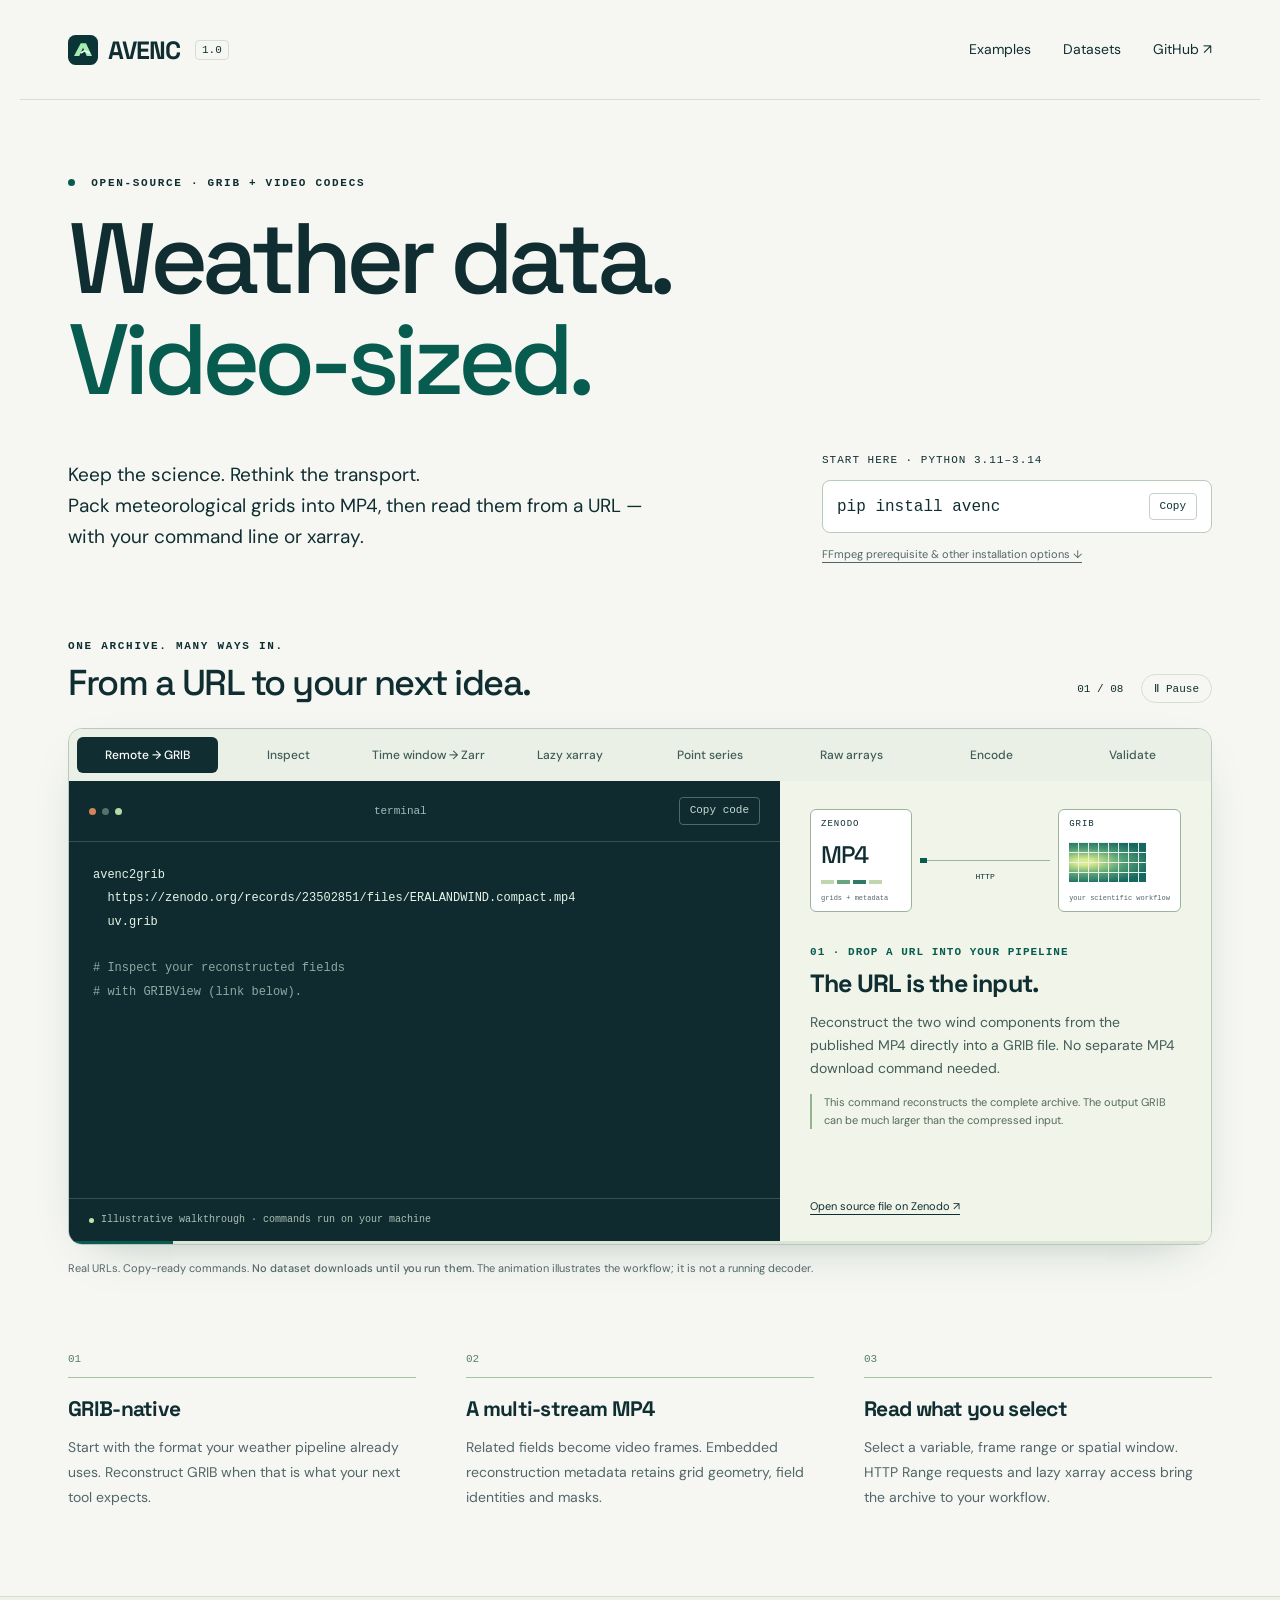
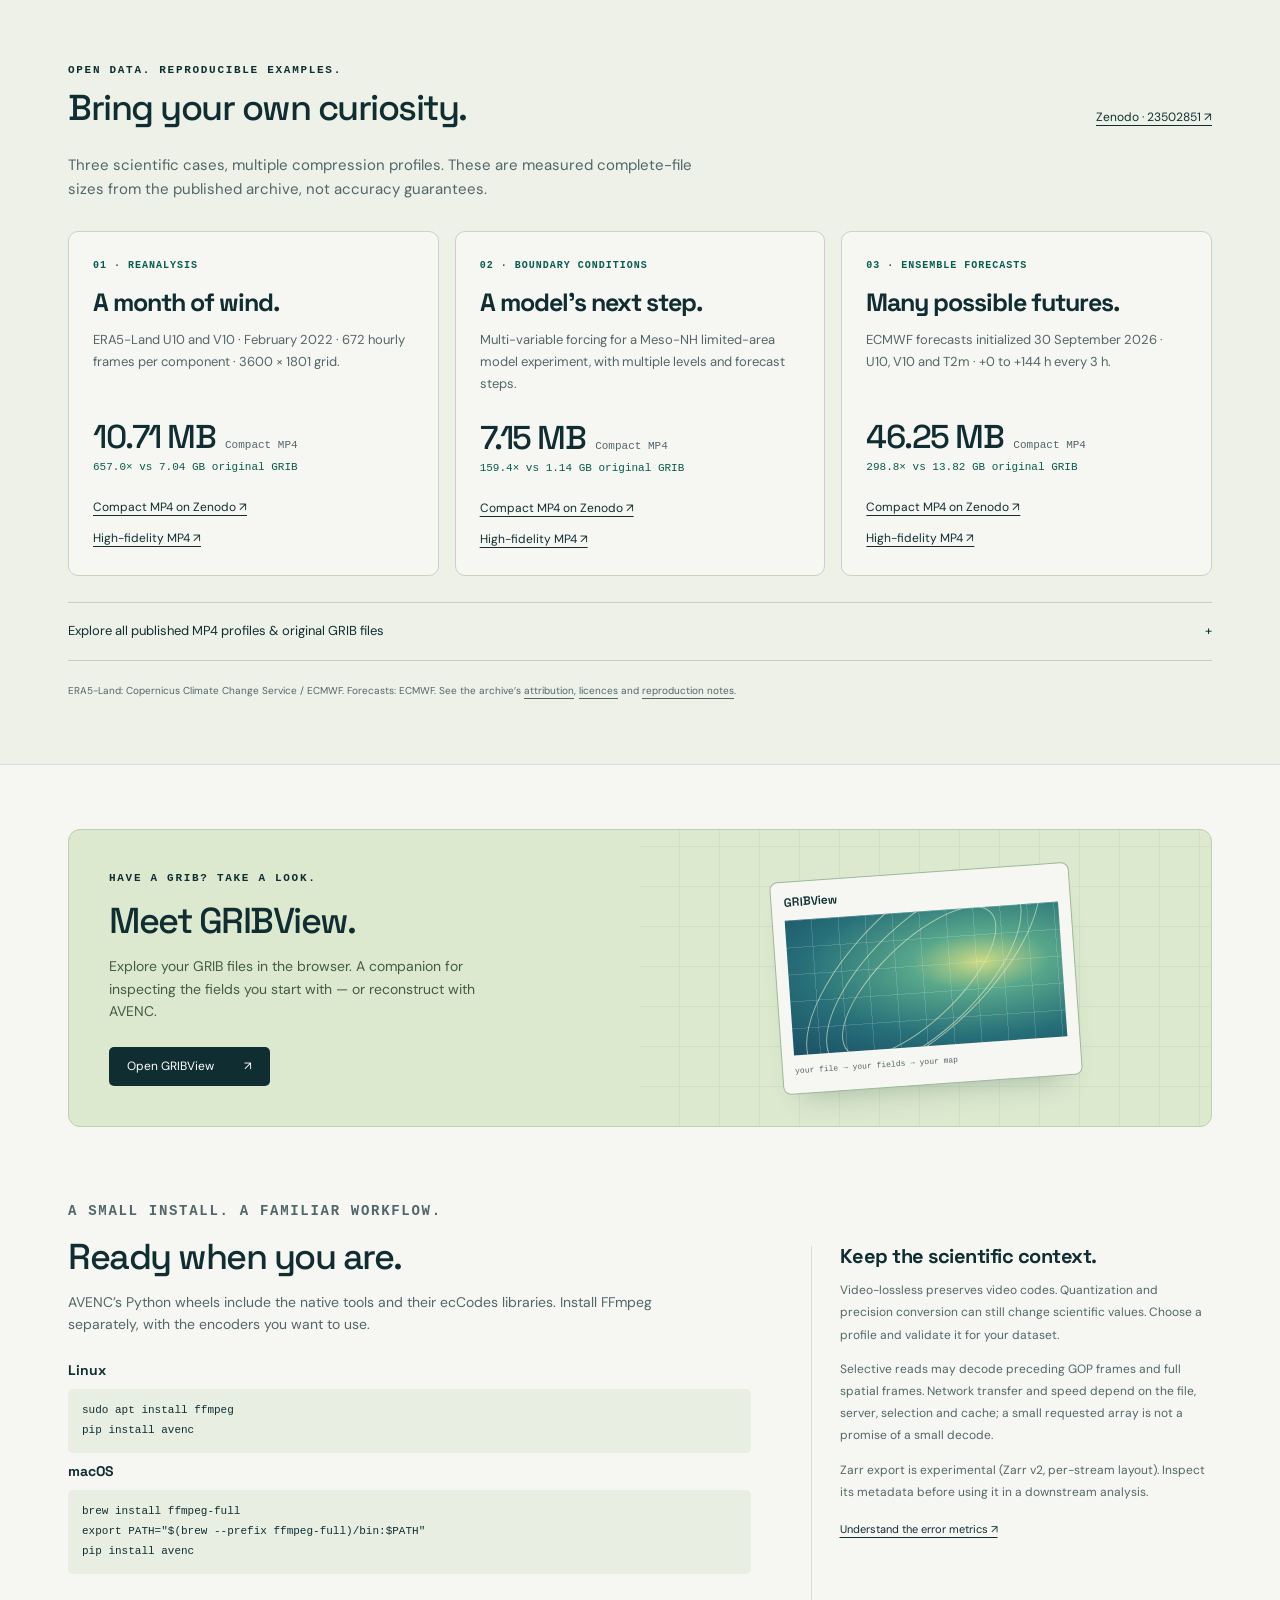
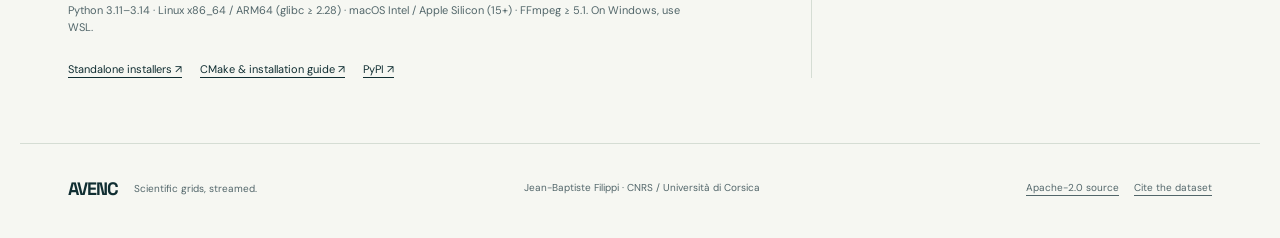
==== site/index.html @ 60bd3e6d "Add GitHub Pages showcase with animated Zenodo CLI and xarray examples" ====
<!doctype html>
<html lang="en">
<head>
<meta charset="utf-8"><meta name="viewport" content="width=device-width, initial-scale=1">
<meta name="description" content="AVENC packs meteorological GRIB grids into MP4. Try remote GRIB decoding, lazy xarray reads, temporal subsets and Zarr export with public Zenodo datasets.">
<meta name="theme-color" content="#f6f7f2">
<meta property="og:title" content="AVENC — Weather data. Video-sized."><meta property="og:description" content="GRIB in. Video streams out. Scientific grids on demand. Copy working Python and command-line examples using open Zenodo datasets.">
<title>AVENC — Weather data. Video-sized.</title>
<link rel="icon" href="assets/mark.svg" type="image/svg+xml"><link rel="stylesheet" href="assets/style.css">
<script type="module" src="assets/app.js"></script>
</head>
<body>
<header class="navigation"><a class="brand" href="#" aria-label="AVENC home"><img src="assets/mark.svg" width="30" height="30" alt="">AVENC<span class="version">1.0</span></a><nav aria-label="Main navigation"><a href="#examples">Examples</a><a href="#datasets">Datasets</a><a href="https://github.com/filippi/avenc">GitHub <span aria-hidden="true">↗</span></a></nav></header>
<main>
<section class="hero wrap">
<div class="eyebrow"><span class="status-dot"></span> OPEN-SOURCE · GRIB + VIDEO CODECS</div>
<h1>Weather data.<br><span>Video-sized.</span></h1>
<div class="hero-bottom"><p class="intro">Keep the science. Rethink the transport.<br>Pack meteorological grids into MP4, then read them from a URL — with your command line or xarray.</p><div class="install"><span class="label">START HERE · PYTHON 3.11–3.14</span><div class="install-command"><code>pip install avenc</code><button class="copy" data-copy="pip install avenc" aria-label="Copy pip install command">Copy</button></div><a href="#installation">FFmpeg prerequisite &amp; other installation options <span aria-hidden="true">↓</span></a></div></div>
</section>
<section class="showcase wrap" id="examples" aria-labelledby="examples-title">
<div class="section-heading"><div><p class="eyebrow">ONE ARCHIVE. MANY WAYS IN.</p><h2 id="examples-title">From a URL to your next idea.</h2></div><div class="playback"><span id="step-counter">01 / 08</span><button id="play-toggle" aria-label="Pause walkthrough">Ⅱ Pause</button></div></div>
<div class="demo-shell">
<div class="scenario-tabs" role="tablist" aria-label="Example workflows" id="scenario-tabs"></div>
<div class="demo-body" id="demo-panel" role="tabpanel" aria-labelledby="tab-0"><div class="code-side"><div class="editor-header"><span><i></i><i></i><i></i></span><span id="file-label">terminal</span><button id="copy-example" class="copy">Copy code</button></div><div class="code-viewport"><pre tabindex="0" aria-label="Example code"><code id="example-code"></code></pre></div><div class="editor-footer"><span class="live-dot"></span> Illustrative walkthrough · commands run on your machine</div></div>
<div class="story-side"><div class="workflow-art" aria-hidden="true"><div class="archive-node"><span>ZENODO</span><strong>MP4</strong><div class="stream-lines"><i></i><i></i><i></i><i></i></div><small>grids + metadata</small></div><div class="transfer"><i></i><i></i><i></i><span id="transfer-label">HTTP</span></div><div class="output-node"><span id="output-type">GRIB</span><div class="grid-art"></div><small id="output-label">your scientific workflow</small></div></div><p class="eyebrow" id="example-kicker"></p><h3 id="example-title"></h3><p id="example-description"></p><div class="example-note" id="example-note"></div><a id="example-source" href="https://zenodo.org/records/23502851/files/ERALANDWIND.compact.mp4">Open source file on Zenodo ↗</a></div></div>
<div class="demo-progress"><span id="demo-progress"></span></div>
</div>
<p class="under-demo">Real URLs. Copy-ready commands. <strong>No dataset downloads until you run them.</strong> The animation illustrates the workflow; it is not a running decoder.</p>
<noscript><p>Enable JavaScript for the interactive examples, or use the <a href="https://github.com/filippi/avenc/blob/main/site/EXAMPLES.md">complete examples in Markdown</a>.</p></noscript>
</section>
<section class="principles wrap" aria-label="How it works"><article><span class="number">01</span><h3>GRIB-native</h3><p>Start with the format your weather pipeline already uses. Reconstruct GRIB when that is what your next tool expects.</p></article><article><span class="number">02</span><h3>A multi-stream MP4</h3><p>Related fields become video frames. Embedded reconstruction metadata retains grid geometry, field identities and masks.</p></article><article><span class="number">03</span><h3>Read what you select</h3><p>Select a variable, frame range or spatial window. HTTP Range requests and lazy xarray access bring the archive to your workflow.</p></article></section>
<section class="datasets-section" id="datasets"><div class="wrap"><div class="section-heading"><div><p class="eyebrow">OPEN DATA. REPRODUCIBLE EXAMPLES.</p><h2>Bring your own curiosity.</h2></div><a class="text-link" href="https://doi.org/10.5281/zenodo.23502851">Zenodo · 23502851 ↗</a></div><p class="section-intro">Three scientific cases, multiple compression profiles. These are measured complete-file sizes from the published archive, not accuracy guarantees.</p><div id="dataset-cards" class="dataset-cards"></div><details class="catalog"><summary>Explore all published MP4 profiles &amp; original GRIB files <span>+</span></summary><div class="table-scroll"><table><caption>Zenodo record 23502851 · file inventory checked 20 October 2026 · decimal MB/GB</caption><thead><tr><th scope="col">File</th><th scope="col">Size</th><th scope="col">Format</th></tr></thead><tbody id="dataset-files"></tbody></table></div></details><p class="attribution">ERA5-Land: Copernicus Climate Change Service / ECMWF. Forecasts: ECMWF. See the archive’s <a href="https://zenodo.org/records/23502851/files/ATTRIBUTION.md">attribution</a>, <a href="https://zenodo.org/records/23502851/files/LICENSE.md">licences</a> and <a href="https://zenodo.org/records/23502851/files/REPRODUCIBILITY.md">reproduction notes</a>.</p></div></section>
<section class="tools wrap"><div class="viewer-card"><div><p class="eyebrow">HAVE A GRIB? TAKE A LOOK.</p><h2>Meet GRIBView.</h2><p>Explore your GRIB files in the browser. A companion for inspecting the fields you start with — or reconstruct with AVENC.</p><a class="button-dark" href="https://filippi.github.io/gribview/">Open GRIBView <span aria-hidden="true">↗</span></a></div><div class="viewer-art" aria-hidden="true"><div class="viewer-window"><span>GRIBView</span><div class="map-grid"><i></i><i></i><i></i></div><small>your file → your fields → your map</small></div></div></div></section>
<section class="wrap practical" id="installation"><div><p class="eyebrow">A SMALL INSTALL. A FAMILIAR WORKFLOW.</p><h2>Ready when you are.</h2><p>AVENC’s Python wheels include the native tools and their ecCodes libraries. Install FFmpeg separately, with the encoders you want to use.</p><div class="install-options"><article><h3>Linux</h3><pre><code>sudo apt install ffmpeg
pip install avenc</code></pre></article><article><h3>macOS</h3><pre><code>brew install ffmpeg-full
export PATH="$(brew --prefix ffmpeg-full)/bin:$PATH"
pip install avenc</code></pre></article></div><p class="small">Python 3.11–3.14 · Linux x86_64 / ARM64 (glibc ≥ 2.28) · macOS Intel / Apple Silicon (15+) · FFmpeg ≥ 5.1. On Windows, use WSL.</p><div class="link-row"><a href="https://github.com/filippi/avenc/releases/latest">Standalone installers ↗</a><a href="https://github.com/filippi/avenc/blob/main/docs/INSTALL.md">CMake &amp; installation guide ↗</a><a href="https://pypi.org/project/avenc/">PyPI ↗</a></div></div><aside class="read-fine"><h3>Keep the scientific context.</h3><p>Video-lossless preserves video codes. Quantization and precision conversion can still change scientific values. Choose a profile and validate it for your dataset.</p><p>Selective reads may decode preceding GOP frames and full spatial frames. Network transfer and speed depend on the file, server, selection and cache; a small requested array is not a promise of a small decode.</p><p>Zarr export is experimental (Zarr v2, per-stream layout). Inspect its metadata before using it in a downstream analysis.</p><a href="https://github.com/filippi/avenc/blob/main/avenc-compare.md">Understand the error metrics ↗</a></aside></section>
</main>
<footer class="wrap"><a class="brand" href="#">AVENC<span class="footer-tag">Scientific grids, streamed.</span></a><p>Jean-Baptiste Filippi · CNRS / Università di Corsica</p><div><a href="https://github.com/filippi/avenc">Apache-2.0 source</a><a href="https://doi.org/10.5281/zenodo.23502851">Cite the dataset</a></div></footer>
<div role="status" aria-live="polite" class="toast" id="toast"></div>
</body></html>
---- site/assets/style.css ----
@import url('https://fonts.googleapis.com/css2?family=DM+Sans:wght@400;450;500;550;600;650;700&family=Space+Grotesk:wght@400;500;600;700&display=swap');
:root{--paper:#f6f7f2;--ink:#102e32;--muted:#52666a;--line:#d5ddd4;--green:#c7edbc;--accent:#075c4f;--orange:#bd542f;--mono:ui-monospace,SFMono-Regular,Consolas,monospace}*{box-sizing:border-box}html{scroll-behavior:smooth;scroll-padding-top:30px}body{margin:0;background:var(--paper);color:var(--ink);font:16px/1.6 'DM Sans',system-ui,sans-serif}a{color:inherit;text-underline-offset:4px}button,a{-webkit-tap-highlight-color:transparent}button{font:inherit;cursor:pointer}button:focus-visible,a:focus-visible,summary:focus-visible,pre:focus-visible{outline:3px solid #d16a36;outline-offset:5px}button:disabled{cursor:default}.wrap,.navigation{max-width:1240px;margin:0 auto;padding-left:48px;padding-right:48px}.navigation{height:100px;display:flex;align-items:center;justify-content:space-between;border-bottom:1px solid var(--line)}.brand{display:flex;align-items:center;gap:10px;font:700 25px 'Space Grotesk',sans-serif;letter-spacing:-1px;text-decoration:none}.version{font:500 11px var(--mono);padding:3px 6px;border:1px solid var(--line);border-radius:4px;letter-spacing:0;margin-left:5px}nav{display:flex;gap:32px}nav a{font-size:14px;text-decoration:none}nav a:hover{text-decoration:underline}.hero{padding-top:75px;padding-bottom:72px}.eyebrow{font:600 11px/1.5 var(--mono);letter-spacing:1.7px;margin:0 0 16px}.status-dot{display:inline-block;width:7px;height:7px;background:var(--accent);border-radius:50%;margin-right:8px}h1,h2,h3{font-family:'Space Grotesk',sans-serif;line-height:1.08;margin:0;letter-spacing:-1.3px}h1{font-size:clamp(58px,7.8vw,104px);font-weight:500;letter-spacing:-6px;line-height:1.02}h1 span{color:var(--accent)}.hero-bottom{display:grid;grid-template-columns:1fr 390px;gap:60px;margin-top:34px;align-items:center}.intro{font-size:19px;line-height:1.65;max-width:590px;margin:0}.install .label{font:11px var(--mono);letter-spacing:1px}.install-command{display:flex;justify-content:space-between;align-items:center;border:1px solid #b9cbb9;border-radius:8px;padding:12px 14px;margin:9px 0 7px;background:#fff}.install-command code{font:16px var(--mono)}.copy{border:1px solid #c6d0ca;border-radius:4px;padding:4px 10px;background:transparent;color:inherit;font:11px/1.6 var(--mono)}.copy:hover{background:#ddefd9;color:#17332b}.install>a{font-size:11px;color:var(--muted)}.section-heading{display:flex;align-items:flex-end;justify-content:space-between;gap:24px;margin-bottom:25px}h2{font-size:36px;font-weight:500;letter-spacing:-1.5px}.section-heading .eyebrow{margin-bottom:10px}.playback{display:flex;gap:18px;align-items:center;font:11px var(--mono);flex-shrink:0}.playback button{background:none;border:1px solid var(--line);border-radius:20px;padding:7px 12px;font:11px var(--mono);color:var(--ink)}.demo-shell{border:1px solid #b9c8bc;border-radius:14px;overflow:hidden;box-shadow:0 16px 50px -28px #153a3b66}.scenario-tabs{display:flex;gap:0;background:#eaf0e6;padding:8px;overflow:auto;scrollbar-width:thin}.scenario-tabs button{padding:10px 13px;white-space:nowrap;border:0;border-radius:6px;background:transparent;color:#405b58;font:500 12px 'DM Sans',sans-serif;flex:1}.scenario-tabs button[aria-selected=true]{background:var(--ink);color:#fff}.scenario-tabs button:hover{box-shadow:inset 0 0 0 1px #9bb6a5}.demo-body{display:grid;grid-template-columns:minmax(0,1.65fr) minmax(0,1fr);min-height:460px}.code-side{background:#102b30;color:#e6f4e8;display:flex;flex-direction:column;min-width:0}.editor-header{display:flex;align-items:center;justify-content:space-between;padding:16px 20px;border-bottom:1px solid #365052;font:11px var(--mono);color:#a4bcb9}.editor-header>span:first-child{display:flex;gap:6px}.editor-header i{width:7px;height:7px;border-radius:50%;background:#54736c}.editor-header i:first-child{background:#d48459}.editor-header i:last-child{background:#b7d9a6}.editor-header .copy{color:#c4d8d0;border-color:#506965}.code-viewport{flex:1;min-height:325px;padding:22px 24px;overflow:auto}.code-viewport pre{margin:0;font:12px/1.95 var(--mono);white-space:pre-wrap;overflow-wrap:anywhere;tab-size:4}.token-comment{color:#8ea9a3}.token-string{color:#bde3a7}.token-keyword{color:#eda875}.token-flag{color:#91c5e6}.editor-footer{font:10px/1.6 var(--mono);padding:13px 20px;border-top:1px solid #365052;color:#a9c0b4;display:flex;gap:7px;align-items:center}.live-dot{height:5px;width:5px;background:#bce7a7;border-radius:50%;flex-shrink:0}.story-side{padding:26px 30px;background:#f0f4e9;display:flex;flex-direction:column}.story-side h3{font-size:25px;letter-spacing:-.8px}.story-side p:not(.eyebrow){font-size:14px;color:#425d58;line-height:1.65;margin:14px 0}.story-side .eyebrow{color:var(--accent);margin-bottom:9px;letter-spacing:1px}.example-note{border-left:2px solid #93b48e;padding-left:12px;font-size:11px;color:#536b5e;margin:0 0 18px}.story-side>a{font-size:11px;margin-top:auto;align-self:flex-start}.workflow-art{display:flex;align-items:center;margin:0 0 30px;height:107px}.archive-node,.output-node{border:1px solid #9bb59b;border-radius:6px;background:#fff;padding:9px 10px;min-width:102px;height:103px;display:flex;flex-direction:column;justify-content:space-between}.archive-node>span,.output-node>span{font:9px var(--mono);letter-spacing:1px}.archive-node strong{font:500 24px 'Space Grotesk';letter-spacing:-1px}.workflow-art small{font:7px var(--mono);white-space:nowrap;color:var(--muted)}.stream-lines{display:flex;gap:3px}.stream-lines i{width:13px;height:4px;background:#bed7ae}.stream-lines i:nth-child(2){background:#68a57f}.stream-lines i:nth-child(3){background:#2e7a66}.transfer{flex:1;height:1px;background:#9bb59b;position:relative;margin:0 8px;min-width:25px}.transfer>span{position:absolute;top:12px;font:8px var(--mono);width:100%;text-align:center;white-space:nowrap}.transfer i{position:absolute;height:5px;width:7px;background:var(--accent);top:-2px;animation:transit 2s infinite ease-in-out}.transfer i:nth-child(2){animation-delay:.5s}.transfer i:nth-child(3){animation-delay:1s}@keyframes transit{0%{left:0;opacity:0}20%{opacity:1}85%{opacity:1}100%{left:90%;opacity:0}}.grid-art{height:40px;width:77px;background:repeating-linear-gradient(0deg,transparent 0 9px,#edf1e5 9px 10px),repeating-linear-gradient(90deg,transparent 0 9px,#edf1e5 9px 10px),radial-gradient(ellipse at 20% 50%,#d8eb8d 10%,#539f78 45%,#156761 80%)}.demo-progress{height:3px;background:#dbe5d5}.demo-progress span{display:block;height:100%;background:var(--accent);width:0}.under-demo{color:var(--muted);font-size:11px;margin-top:15px}.under-demo strong{font-weight:500}.principles{display:grid;grid-template-columns:repeat(3,1fr);gap:50px;padding-top:64px;padding-bottom:72px}.number{font:11px var(--mono);color:#5b7e69;border-bottom:1px solid #aac0a4;display:block;padding-bottom:12px;margin-bottom:20px}.principles h3{font-size:21px;letter-spacing:-.7px}.principles p{font-size:14px;color:var(--muted);line-height:1.8}.datasets-section{border-block:1px solid var(--line);background:#edf1e7;padding:65px 0}.text-link{font-size:12px}.section-intro{max-width:650px;font-size:15px;color:var(--muted);margin-bottom:30px}.dataset-cards{display:grid;grid-template-columns:repeat(3,1fr);gap:16px}.dataset-card{background:var(--paper);border:1px solid #c8d3c0;border-radius:10px;padding:26px 24px}.dataset-card .eyebrow{font-size:10px;color:var(--accent);letter-spacing:1px}.dataset-card h3{font-size:25px;letter-spacing:-1px}.dataset-card p{font-size:13px;line-height:1.7;color:var(--muted);min-height:65px}.size-pair{display:flex;align-items:baseline;gap:10px;margin:22px 0 3px}.size-pair strong{font:500 33px 'Space Grotesk';letter-spacing:-1.5px}.size-pair span{font:11px var(--mono);color:var(--muted)}.ratio{font:11px var(--mono);color:var(--accent);margin-bottom:25px}.dataset-card>a{font-size:12px;display:block;margin-top:12px}.catalog{margin-top:26px;border-block:1px solid #c5d1bc}.catalog summary{padding:18px 0;cursor:pointer;list-style:none;font-size:13px;display:flex;justify-content:space-between}.catalog summary::-webkit-details-marker{display:none}.catalog[open] summary span{transform:rotate(45deg)}.table-scroll{overflow:auto}table{width:100%;border-collapse:collapse;font-size:12px;text-align:left}caption{text-align:left;font-size:10px;color:var(--muted);padding:10px 0 20px}th{font:11px var(--mono);color:var(--muted)}td,th{padding:10px 12px 10px 0;border-bottom:1px solid #d1dacb}td:first-child{font:11px var(--mono)}td:nth-child(2){white-space:nowrap}.attribution{font-size:10px;color:var(--muted);margin-bottom:0;margin-top:22px}.tools{padding-top:64px;padding-bottom:64px}.viewer-card{display:grid;grid-template-columns:1fr 1fr;border-radius:12px;background:#dce9cf;border:1px solid #bfd0b1;overflow:hidden}.viewer-card>div:first-child{padding:40px}.viewer-card p:not(.eyebrow){font-size:14px;max-width:400px;color:#435b46}.button-dark{display:inline-flex;gap:30px;background:var(--ink);color:#fff;padding:10px 18px;border-radius:5px;text-decoration:none;font-size:12px;margin-top:10px}.viewer-art{padding:32px;display:flex;align-items:center;justify-content:center;background:repeating-linear-gradient(0deg,transparent 0 39px,#b5c9a844 39px 40px),repeating-linear-gradient(90deg,transparent 0 39px,#b5c9a844 39px 40px)}.viewer-window{width:300px;border-radius:8px;border:1px solid #9fb799;background:var(--paper);box-shadow:0 20px 30px -20px #234b3e55;transform:rotate(-4deg);padding:12px}.viewer-window>span{font:600 12px 'Space Grotesk';display:block;margin-bottom:10px}.map-grid{height:135px;position:relative;overflow:hidden;background:repeating-linear-gradient(0deg,transparent 0 26px,#ffffff25 26px 27px),repeating-linear-gradient(90deg,transparent 0 26px,#ffffff25 26px 27px),radial-gradient(ellipse at 70% 40%,#ccda84,#58a78b 25%,#276f79 65%,#1b4f64)}.map-grid i{display:block;position:absolute;width:200px;height:80px;border:1px solid #dce8c3aa;border-radius:50%;transform:rotate(-40deg);top:30px;left:30px}.map-grid i:nth-child(2){width:250px;height:110px;top:10px;left:10px}.map-grid i:nth-child(3){width:300px;height:130px;top:-10px;left:-15px}.viewer-window small{font:8px var(--mono);color:var(--muted)}.practical{display:grid;grid-template-columns:1.7fr 1fr;gap:60px;padding-top:10px;padding-bottom:65px}.practical p{font-size:14px;color:var(--muted);max-width:620px}.install-options{margin:28px 0}.install-options h3{font-size:14px;letter-spacing:0}.install-options pre{font:11px/1.8 var(--mono);padding:12px 14px;background:#e9eee3;border-radius:5px;white-space:pre-wrap;overflow-wrap:anywhere}.practical .small{font-size:11px}.link-row{display:flex;flex-wrap:wrap;gap:18px;font-size:11px;margin-top:24px}.read-fine{border-left:1px solid var(--line);padding-left:28px;margin-top:45px}.read-fine h3{font-size:20px;letter-spacing:-.5px}.read-fine p{font-size:12px;line-height:1.85}.read-fine>a{font-size:11px}footer{border-top:1px solid var(--line);display:flex;flex-wrap:wrap;justify-content:space-between;align-items:center;gap:20px;padding-top:26px!important;padding-bottom:30px!important}footer .brand{font-size:18px}.footer-tag{font:10px 'DM Sans';letter-spacing:0;color:var(--muted);margin-left:6px}footer p,footer>div{font-size:10px;color:var(--muted)}footer>div{display:flex;gap:15px}.toast{position:fixed;bottom:22px;left:50%;transform:translate(-50%,20px);opacity:0;pointer-events:none;background:var(--ink);color:#fff;padding:10px 20px;border-radius:6px;font-size:12px;transition:.2s;z-index:10}.toast.show{opacity:1;transform:translate(-50%,0)}.paused .transfer i{animation-play-state:paused}
@media(min-width:1400px){.hero{padding-top:90px;padding-bottom:82px}}@media(max-width:1000px){.wrap,.navigation{padding-left:30px;padding-right:30px}.demo-body{grid-template-columns:1.5fr 1fr}.story-side{padding:24px 20px}.hero-bottom{grid-template-columns:1fr 340px;gap:30px}.workflow-art{transform:scale(.9);transform-origin:left center}.archive-node,.output-node{min-width:90px}.dataset-card{padding:22px 18px}.practical{gap:35px}.scenario-tabs button{padding:10px 9px;font-size:11px}}@media(max-width:760px){.navigation{height:78px}nav{gap:18px}nav a{font-size:12px}.wrap,.navigation{padding-left:22px;padding-right:22px}.hero{padding-top:48px;padding-bottom:46px}h1{letter-spacing:-3.5px;font-size:clamp(55px,11vw,80px)}.hero-bottom{grid-template-columns:1fr;gap:25px}.intro{font-size:17px}.install{max-width:420px}.section-heading{align-items:flex-start}h2{font-size:29px}.section-heading .eyebrow{font-size:9px}.playback{gap:8px;margin-top:3px}.playback>span{display:none}.demo-body{grid-template-columns:1fr}.scenario-tabs button{flex:none;font-size:12px;padding:10px 13px}.code-viewport{min-height:310px;padding:18px}.code-viewport pre{font-size:11px}.story-side{padding:24px}.workflow-art{display:none}.story-side h3{font-size:23px}.story-side p:not(.eyebrow){font-size:13px}.editor-footer{font-size:8px}.principles{gap:20px;padding-top:36px;padding-bottom:35px}.principles h3{font-size:17px}.principles p{font-size:12px}.datasets-section{padding:40px 0}.datasets-section .section-heading{flex-direction:column;gap:15px}.dataset-cards{grid-template-columns:1fr}.dataset-card{padding:24px;display:block}.dataset-card p{min-height:0}.size-pair{margin-top:16px}.ratio{margin-bottom:15px}.viewer-card{grid-template-columns:1fr}.viewer-card>div:first-child{padding:28px}.viewer-art{padding:24px}.tools{padding-block:40px}.practical{grid-template-columns:1fr;gap:12px}.read-fine{margin-top:10px;padding-left:20px}footer{gap:12px}.footer-tag{display:none}.under-demo{font-size:10px}}@media(max-width:420px){.principles{grid-template-columns:1fr;gap:15px}.number{margin-bottom:12px}.principles p{margin-top:8px}.brand{font-size:22px}nav{gap:13px}.eyebrow{font-size:9px}.playback button{font-size:10px;padding:7px 9px}}@media(prefers-reduced-motion:reduce){html{scroll-behavior:auto}*,*:before,*:after{animation:none!important;transition:none!important}}
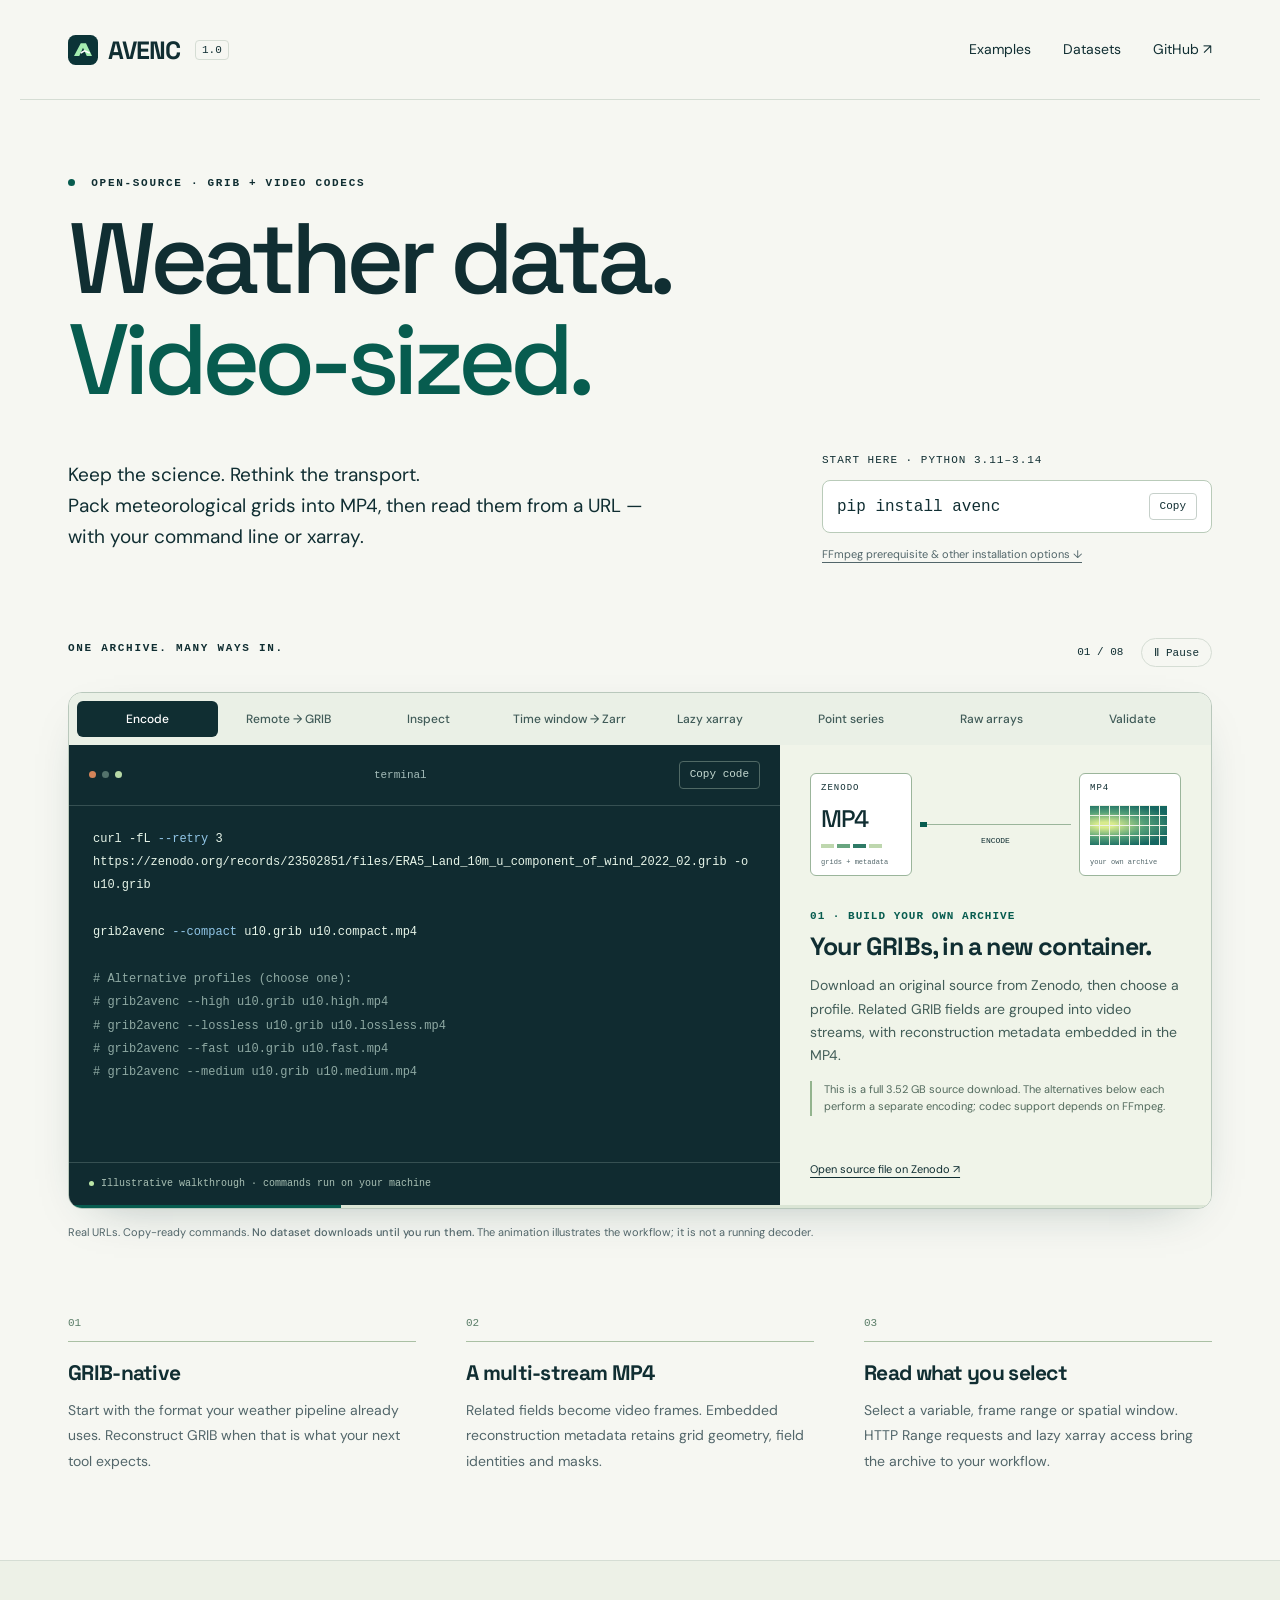
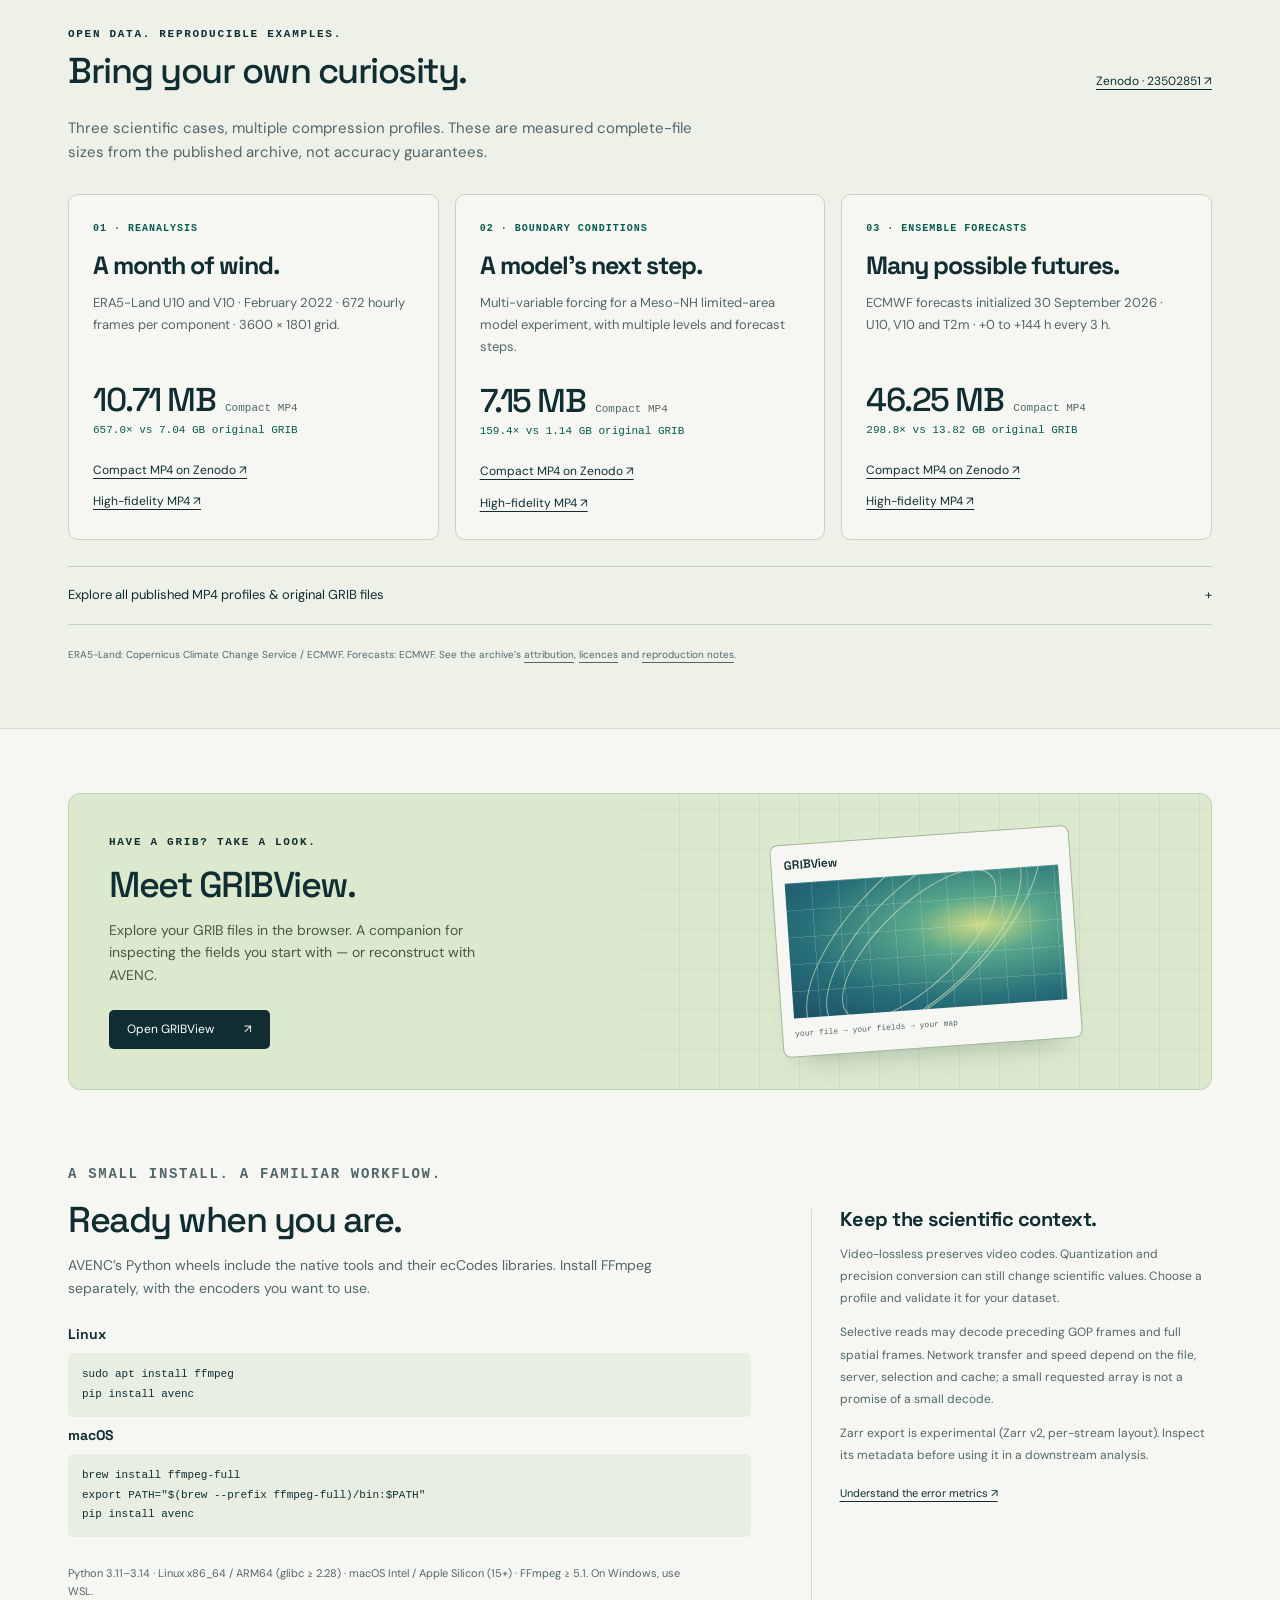
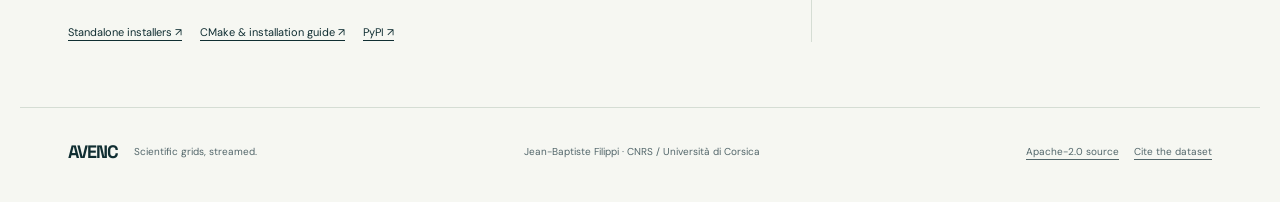
==== commit 1a8a5605: "Make demo commands paste cleanly and start a faster walkthrough with encoding" ====
--- a/site/index.html
+++ b/site/index.html
@@ -18,7 +18,7 @@
 <div class="hero-bottom"><p class="intro">Keep the science. Rethink the transport.<br>Pack meteorological grids into MP4, then read them from a URL — with your command line or xarray.</p><div class="install"><span class="label">START HERE · PYTHON 3.11–3.14</span><div class="install-command"><code>pip install avenc</code><button class="copy" data-copy="pip install avenc" aria-label="Copy pip install command">Copy</button></div><a href="#installation">FFmpeg prerequisite &amp; other installation options <span aria-hidden="true">↓</span></a></div></div>
 </section>
 <section class="showcase wrap" id="examples" aria-labelledby="examples-title">
-<div class="section-heading"><div><p class="eyebrow">ONE ARCHIVE. MANY WAYS IN.</p><h2 id="examples-title">From a URL to your next idea.</h2></div><div class="playback"><span id="step-counter">01 / 08</span><button id="play-toggle" aria-label="Pause walkthrough">Ⅱ Pause</button></div></div>
+<div class="section-heading"><div><p class="eyebrow" id="examples-title">ONE ARCHIVE. MANY WAYS IN.</p></div><div class="playback"><span id="step-counter">01 / 08</span><button id="play-toggle" aria-label="Pause walkthrough">Ⅱ Pause</button></div></div>
 <div class="demo-shell">
 <div class="scenario-tabs" role="tablist" aria-label="Example workflows" id="scenario-tabs"></div>
 <div class="demo-body" id="demo-panel" role="tabpanel" aria-labelledby="tab-0"><div class="code-side"><div class="editor-header"><span><i></i><i></i><i></i></span><span id="file-label">terminal</span><button id="copy-example" class="copy">Copy code</button></div><div class="code-viewport"><pre tabindex="0" aria-label="Example code"><code id="example-code"></code></pre></div><div class="editor-footer"><span class="live-dot"></span> Illustrative walkthrough · commands run on your machine</div></div>
